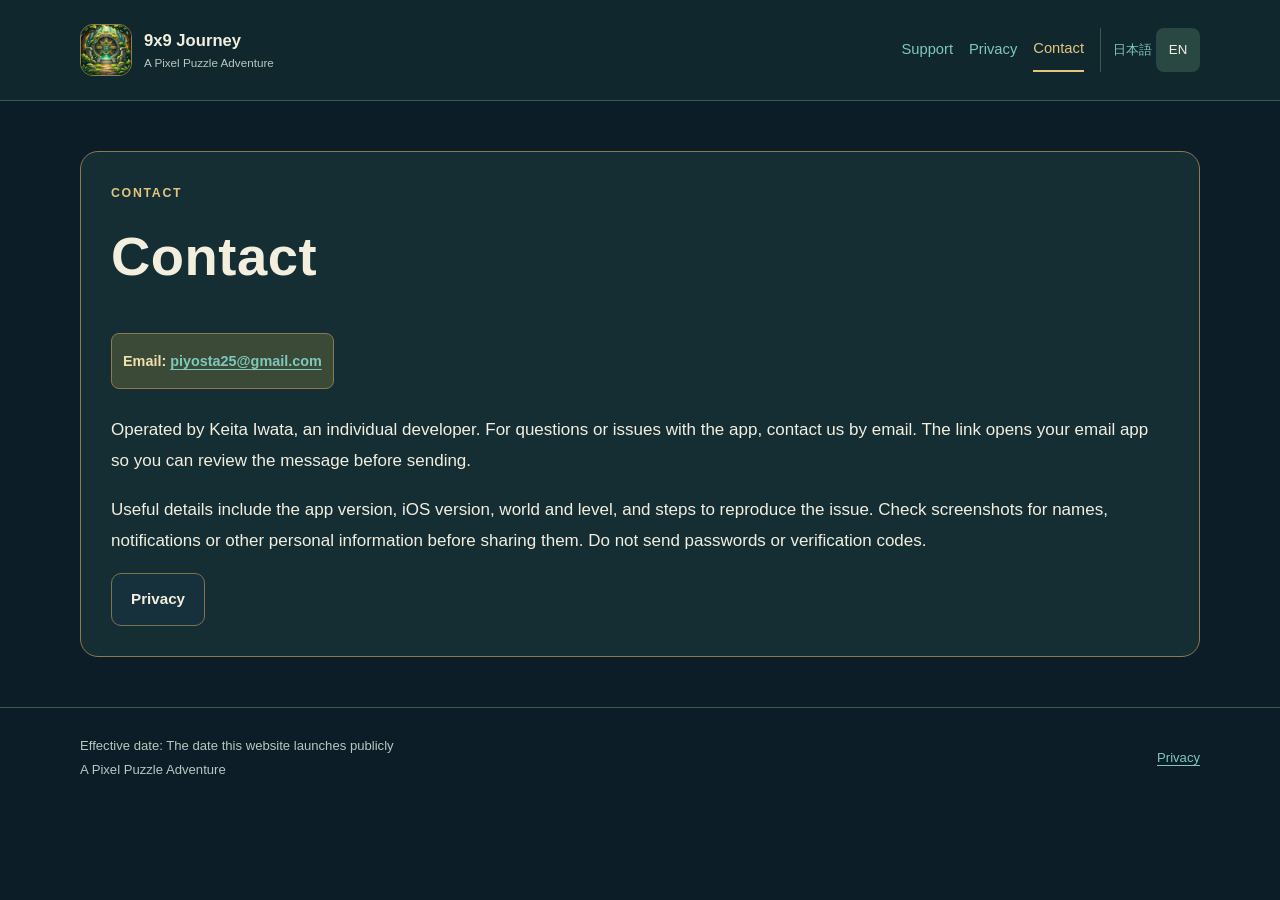
==== en/contact/index.html @ 3cb2b5d9 "Prepare bilingual support and privacy website for publication review" ====
<!doctype html>
<html lang="en"><head><meta charset="utf-8"><meta name="viewport" content="width=device-width, initial-scale=1"><meta name="robots" content="index,follow"><meta name="referrer" content="no-referrer"><meta http-equiv="Content-Security-Policy" content="default-src 'none'; style-src 'self'; img-src 'self'; font-src 'self'; script-src 'none'; connect-src 'none'; base-uri 'none'; form-action 'none'; object-src 'none'"><title>Contact | 9x9 Journey</title><meta name="description" content="Operated by Keita Iwata, an individual developer. For questions or issues with the app, contact us by email. The link opens your email app so you can review the message before sending."><link rel="icon" href="../../assets/app-icon.png" type="image/png"><link rel="stylesheet" href="../../assets/styles.css"></head><body><a class="skip" href="#main">Skip to content</a><header class="site-header"><div class="wrap header-inner"><a class="brand" href="../support/index.html"><img src="../../assets/app-icon.png" width="52" height="52" alt=""><span><strong>9x9 Journey</strong><small>A Pixel Puzzle Adventure</small></span></a><nav class="top-nav" aria-label="Pages and languages"><a href="../support/index.html">Support</a><a href="../privacy/index.html">Privacy</a><a href="../contact/index.html" aria-current="page">Contact</a><span class="languages"><a lang="ja" hreflang="ja" href="../../ja/contact/index.html">日本語</a><a lang="en" hreflang="en" href="../../en/contact/index.html" aria-current="page">EN</a></span></nav></div></header><main id="main" class="wrap section"><div class="contact-panel"><p class="eyebrow">CONTACT</p><h1>Contact</h1><p class="status-pill">Email: <a class="email-link" href="mailto:piyosta25@gmail.com">piyosta25@gmail.com</a></p><p>Operated by Keita Iwata, an individual developer. For questions or issues with the app, contact us by email. The link opens your email app so you can review the message before sending.</p><p>Useful details include the app version, iOS version, world and level, and steps to reproduce the issue. Check screenshots for names, notifications or other personal information before sharing them. Do not send passwords or verification codes.</p><a class="button secondary" href="../privacy/index.html">Privacy</a></div></main><footer class="site-footer"><div class="wrap footer-inner"><div><p>Effective date: The date this website launches publicly</p><p>A Pixel Puzzle Adventure</p></div><a href="../privacy/index.html">Privacy</a></div></footer></body></html>
---- assets/styles.css ----
:root{color-scheme:dark;--bg:#0d1d27;--panel:#142e33;--panel-deep:#112730;--ink:#f3efdf;--muted:#b7c8c1;--gold:#e3c580;--teal:#7dc9bd;--line:#395952;--radius:18px;font-family:-apple-system,BlinkMacSystemFont,"Hiragino Kaku Gothic ProN","Yu Gothic",Meiryo,sans-serif}
*{box-sizing:border-box}html{scroll-padding-top:2rem}body{margin:0;background:var(--bg);color:var(--ink);font-size:17px;line-height:1.85}a{color:var(--teal);text-underline-offset:.22em}a:hover{color:var(--gold)}a:focus-visible,summary:focus-visible{outline:3px solid var(--gold);outline-offset:5px;border-radius:4px}img{max-width:100%;height:auto}p{margin:.6em 0 1em}h1,h2,h3{line-height:1.45;letter-spacing:.01em;overflow-wrap:anywhere}h1{font-size:clamp(2rem,4.5vw,3.4rem);margin:.25em 0 .5em;font-weight:750}h2{font-size:1.65rem;margin:0 0 1rem}h3{font-size:1.18rem;margin:.4em 0 .6em}ul{padding-left:1.35em}li{margin:.4em 0}.wrap{width:min(1120px,calc(100% - 48px));margin-inline:auto}.skip{position:absolute;top:-100px;left:16px;z-index:20;padding:10px;background:var(--gold);color:#142a2b}.skip:focus{top:8px}.preview-banner{background:#243f3c;border-bottom:1px solid #547060;color:#e6d6a5;font-size:.85rem;padding:10px 0}.site-header{border-bottom:1px solid var(--line);background:#10272e}.header-inner{display:flex;align-items:center;justify-content:space-between;gap:22px;min-height:100px;padding-block:15px}.brand{display:flex;align-items:center;gap:12px;text-decoration:none;color:var(--ink);min-width:0}.brand img{width:52px;height:52px;border-radius:13px;border:1px solid #947c49;flex:none}.brand strong{display:block;font-size:1.04rem;line-height:1.5;font-weight:650}.brand small{display:block;font-size:.73rem;color:var(--muted);line-height:1.5}.top-nav{display:flex;align-items:center;gap:16px;flex:none}.top-nav>a{display:inline-flex;align-items:center;min-height:44px;text-decoration:none;font-size:.92rem;white-space:nowrap}.top-nav>a[aria-current=page]{color:var(--gold);border-bottom:2px solid var(--gold)}.languages{display:flex;gap:2px;border-left:1px solid var(--line);padding-left:9px}.languages a{display:inline-flex;align-items:center;justify-content:center;min-width:44px;min-height:44px;font-size:.83rem;text-decoration:none}.languages [aria-current=page]{color:var(--ink);background:#294842;border-radius:8px}.eyebrow{font-size:.77rem;font-weight:650;letter-spacing:.14em;color:var(--gold);margin:0 0 .8rem}.muted{color:var(--muted)}.hero{background:linear-gradient(145deg,#183e37,#10262e 74%);border-bottom:1px solid var(--line)}.hero-inner{display:grid;grid-template-columns:minmax(0,1fr) 280px;gap:58px;align-items:center;padding-block:64px}.hero p.lead{max-width:48em;color:#d1ded4;font-size:1.08rem}.hero-art{display:grid;place-items:center;padding:20px}.hero-art img{width:240px;border-radius:38px;box-shadow:0 0 0 1px #aa8c50,0 18px 50px #0005}.actions{display:flex;flex-wrap:wrap;gap:12px;margin-top:26px}.button{display:inline-flex;align-items:center;justify-content:center;padding:11px 19px;min-height:48px;border:1px solid #6a9c89;border-radius:10px;text-decoration:none;font-size:.95rem;font-weight:650;background:#26594c;color:var(--ink)}.button:hover{background:#336a5c;color:var(--ink)}.button.secondary{background:#17313c;border-color:#7c744e}.stats{display:grid;grid-template-columns:1fr 1fr 1.3fr;gap:0;margin:0;padding-block:27px}.stats>div{padding:0 25px;border-right:1px solid var(--line)}.stats>div:first-child{padding-left:0}.stats>div:last-child{border:0}.stats dt{font-size:1.8rem;line-height:1.3;color:var(--gold);font-weight:700}.stats dd{font-size:.86rem;margin:7px 0 0;color:var(--muted)}.section{padding-block:50px}.features{display:grid;grid-template-columns:repeat(3,minmax(0,1fr));gap:26px}.feature{border-top:2px solid #5d8266;padding-top:19px}.feature p{font-size:.95rem;color:var(--muted);margin-bottom:0}.feature .tag{font-size:.7rem;letter-spacing:.1em;color:var(--gold)}.faq-section{background:#10252d;border-top:1px solid #28443f;border-bottom:1px solid #28443f}.section-heading{display:flex;gap:20px;align-items:baseline;justify-content:space-between;margin-bottom:20px}.section-heading h2{margin:0}.faq-list{max-width:900px}.faq-list details{border-bottom:1px solid var(--line);padding:6px 0}.faq-list summary{display:flex;align-items:center;justify-content:space-between;gap:18px;min-height:60px;list-style:none;cursor:pointer;font-size:1rem;font-weight:600;padding:12px 4px}.faq-list summary::-webkit-details-marker{display:none}.faq-list summary::after{content:"＋";font-size:1.1rem;color:var(--gold);flex:none}.faq-list details[open] summary::after{content:"−"}.answer{padding:0 34px 10px 4px;color:#c9d7d0;font-size:.96rem}.contact-panel{border:1px solid #8b7950;border-radius:var(--radius);background:var(--panel);padding:30px}.status-pill{display:inline-block;color:#efe0b0;background:#3b4937;border:1px solid #8b7950;border-radius:8px;padding:5px 11px;font-size:.9rem;font-weight:600}.contact-panel p:last-child{margin-bottom:0}.privacy-callout{display:grid;grid-template-columns:minmax(0,1fr) auto;align-items:center;gap:30px;border-top:1px solid var(--line);margin-top:34px;padding-top:28px}.privacy-callout h2{font-size:1.25rem;margin-bottom:8px}.privacy-callout p{margin:0;color:var(--muted);font-size:.95rem}.site-footer{border-top:1px solid var(--line);padding-block:26px;font-size:.82rem;color:var(--muted)}.footer-inner{display:flex;flex-wrap:wrap;justify-content:space-between;gap:12px}.footer-inner a{min-height:44px;display:inline-flex;align-items:center}.footer-inner p{margin:0}.policy-hero{padding-block:48px 32px}.policy-hero p.lead{max-width:790px;color:#c9d8d0}.meta-list{display:grid;grid-template-columns:repeat(2,minmax(0,1fr));gap:15px 30px;margin:28px 0 0;padding:22px;border:1px solid var(--line);border-radius:var(--radius);background:#102830}.meta-list dt{font-size:.8rem;color:var(--gold)}.meta-list dd{margin:4px 0 0;font-size:.95rem;overflow-wrap:anywhere}.policy-layout{display:grid;grid-template-columns:235px minmax(0,1fr);align-items:start;gap:55px;padding-block:24px 58px}.toc{position:sticky;top:24px;border-left:2px solid #75805a;padding-left:16px;font-size:.86rem}.toc h2{font-size:1rem;color:var(--gold)}.toc ol{padding-left:1.25em;margin:0}.toc li{margin:.4em 0}.toc a{display:inline-block;padding-block:3px;color:var(--muted);text-decoration:none}.toc a:hover{text-decoration:underline;color:var(--teal)}.policy-article{max-width:760px;min-width:0}.policy-article section{padding-bottom:20px;margin-bottom:30px;border-bottom:1px solid #2e4844}.policy-article h2{font-size:1.35rem;color:#e6cd94}.policy-article p{font-size:1rem;color:#d2ddd7;overflow-wrap:anywhere}.pending-box{background:#273c34;border:1px solid #8b7950;border-radius:var(--radius);padding:24px}.pending-box h2{font-size:1.25rem;color:var(--gold)}.pending-box li{font-size:.94rem;color:#e0e3d3}.locale-home{min-height:75vh;padding-block:58px}.locale-brand{display:flex;align-items:center;gap:22px;margin-bottom:35px}.locale-brand img{width:110px;border-radius:24px}.locale-brand h1{font-size:clamp(1.6rem,4vw,2.5rem);margin:0}.locale-grid{display:grid;grid-template-columns:repeat(2,minmax(0,1fr));gap:24px}.locale-card{display:block;background:var(--panel);padding:28px;border-radius:var(--radius);border:1px solid var(--line);text-decoration:none;color:var(--ink);min-height:180px}.locale-card strong{font-size:1.7rem;color:var(--gold)}.locale-card span{display:block;margin-top:12px;color:var(--muted)}
.title-unit{display:inline-block}
.email-link{display:inline-flex;align-items:center;min-height:44px;max-width:100%;overflow-wrap:anywhere}.status-pill .email-link{font-weight:700}
@media(max-width:850px){.header-inner{flex-wrap:wrap}.top-nav{width:100%;justify-content:space-between;gap:12px}.hero-inner{grid-template-columns:minmax(0,1fr) 185px;gap:25px}.hero-art{padding:5px}.hero-art img{width:175px;border-radius:27px}.features{grid-template-columns:1fr;gap:22px}.feature{max-width:740px}.policy-layout{grid-template-columns:1fr;gap:30px}.toc{position:static}.toc ol{display:grid;grid-template-columns:repeat(2,minmax(0,1fr));gap:2px 30px}.privacy-callout{grid-template-columns:1fr;gap:18px}.privacy-callout .button{justify-self:start}}
@media(max-width:560px){body{font-size:16px}.wrap{width:calc(100% - 36px)}.preview-banner{font-size:.78rem;padding-block:8px}.header-inner{gap:9px;padding-block:12px}.brand strong{font-size:.95rem}.brand small{font-size:.68rem;max-width:245px}.brand img{width:46px;height:46px}.top-nav{gap:8px}.top-nav>a{font-size:.88rem}.languages{padding-left:5px}.hero-inner{grid-template-columns:1fr;padding-block:35px 25px;gap:19px}.hero-art{justify-content:start;padding:0}.hero-art img{width:126px;border-radius:22px}.hero h1{font-size:2rem}.hero p.lead{font-size:1rem}.actions{margin-top:20px;gap:9px}.button{padding-inline:14px;font-size:.9rem}.stats{padding-block:23px}.stats>div{padding-inline:12px}.stats dt{font-size:1.4rem}.stats>div:last-child dt{font-size:1.04rem;padding-top:4px}.stats dd{font-size:.75rem}.section{padding-block:35px}h2{font-size:1.4rem}.contact-panel{padding:21px}.faq-list summary{font-size:.96rem}.answer{padding-right:5px}.footer-inner{display:block}.policy-hero{padding-block:32px 20px}.policy-hero h1{font-size:1.9rem}.meta-list{grid-template-columns:1fr;padding:19px;gap:16px}.policy-layout{padding-top:18px;gap:30px}.toc ol{display:block}.toc a{padding-block:6px}.policy-article h2{font-size:1.2rem}.policy-article p{font-size:1rem}.pending-box{padding:20px}.locale-grid{grid-template-columns:1fr}.locale-brand{align-items:start;gap:15px}.locale-brand img{width:70px;border-radius:16px}.locale-home{padding-block:35px}}
/* Keep all navigation targets inside narrow phone widths. */
@media(max-width:560px){.top-nav{flex-wrap:wrap;column-gap:6px}.languages{margin-left:auto}}
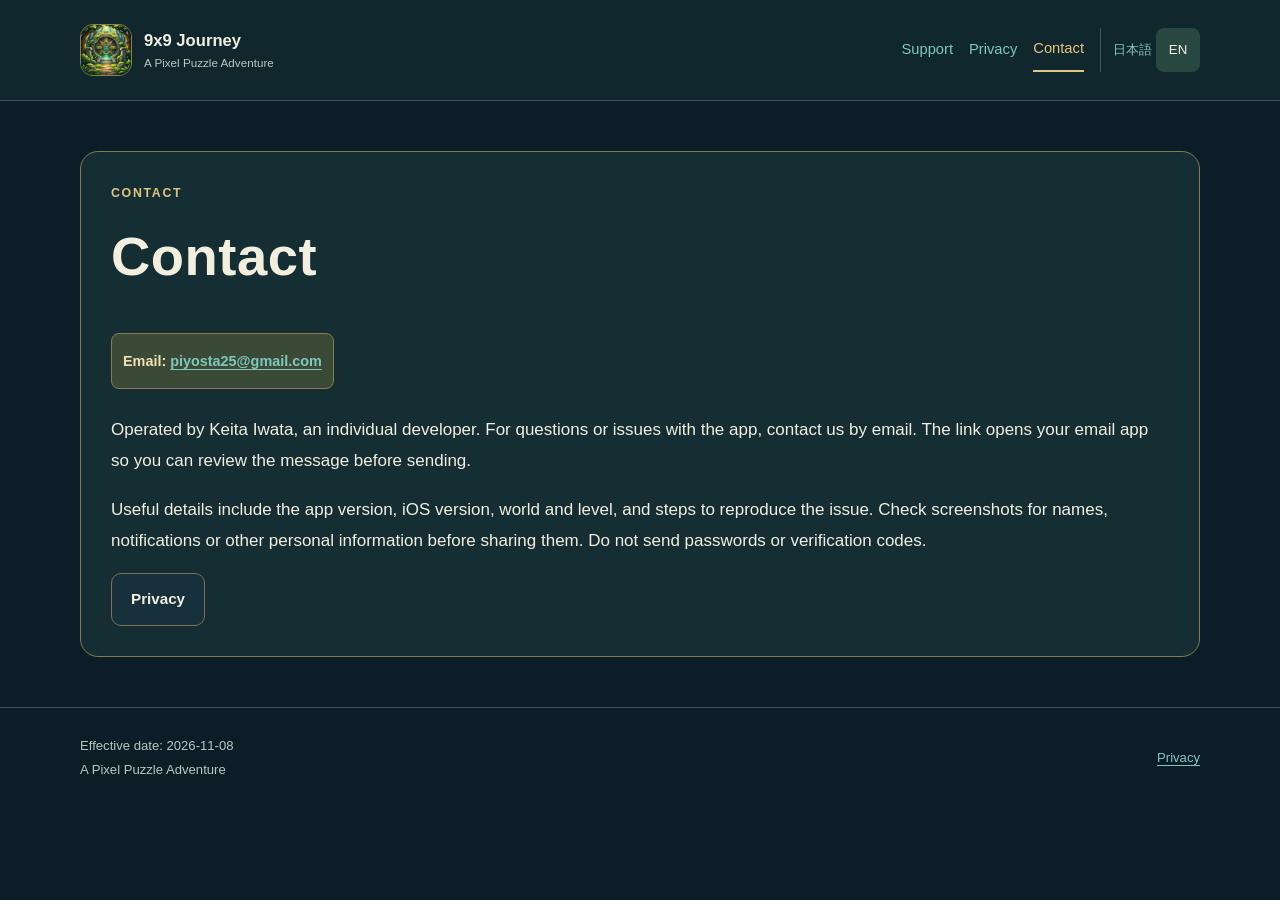
==== commit 491e404b: "Prepare dated publication review for approved bilingual policy" ====
--- a/en/contact/index.html
+++ b/en/contact/index.html
@@ -1,2 +1,2 @@
 <!doctype html>
-<html lang="en"><head><meta charset="utf-8"><meta name="viewport" content="width=device-width, initial-scale=1"><meta name="robots" content="index,follow"><meta name="referrer" content="no-referrer"><meta http-equiv="Content-Security-Policy" content="default-src 'none'; style-src 'self'; img-src 'self'; font-src 'self'; script-src 'none'; connect-src 'none'; base-uri 'none'; form-action 'none'; object-src 'none'"><title>Contact | 9x9 Journey</title><meta name="description" content="Operated by Keita Iwata, an individual developer. For questions or issues with the app, contact us by email. The link opens your email app so you can review the message before sending."><link rel="icon" href="../../assets/app-icon.png" type="image/png"><link rel="stylesheet" href="../../assets/styles.css"></head><body><a class="skip" href="#main">Skip to content</a><header class="site-header"><div class="wrap header-inner"><a class="brand" href="../support/index.html"><img src="../../assets/app-icon.png" width="52" height="52" alt=""><span><strong>9x9 Journey</strong><small>A Pixel Puzzle Adventure</small></span></a><nav class="top-nav" aria-label="Pages and languages"><a href="../support/index.html">Support</a><a href="../privacy/index.html">Privacy</a><a href="../contact/index.html" aria-current="page">Contact</a><span class="languages"><a lang="ja" hreflang="ja" href="../../ja/contact/index.html">日本語</a><a lang="en" hreflang="en" href="../../en/contact/index.html" aria-current="page">EN</a></span></nav></div></header><main id="main" class="wrap section"><div class="contact-panel"><p class="eyebrow">CONTACT</p><h1>Contact</h1><p class="status-pill">Email: <a class="email-link" href="mailto:piyosta25@gmail.com">piyosta25@gmail.com</a></p><p>Operated by Keita Iwata, an individual developer. For questions or issues with the app, contact us by email. The link opens your email app so you can review the message before sending.</p><p>Useful details include the app version, iOS version, world and level, and steps to reproduce the issue. Check screenshots for names, notifications or other personal information before sharing them. Do not send passwords or verification codes.</p><a class="button secondary" href="../privacy/index.html">Privacy</a></div></main><footer class="site-footer"><div class="wrap footer-inner"><div><p>Effective date: The date this website launches publicly</p><p>A Pixel Puzzle Adventure</p></div><a href="../privacy/index.html">Privacy</a></div></footer></body></html>+<html lang="en"><head><meta charset="utf-8"><meta name="viewport" content="width=device-width, initial-scale=1"><meta name="robots" content="index,follow"><meta name="referrer" content="no-referrer"><meta http-equiv="Content-Security-Policy" content="default-src 'none'; style-src 'self'; img-src 'self'; font-src 'self'; script-src 'none'; connect-src 'none'; base-uri 'none'; form-action 'none'; object-src 'none'"><title>Contact | 9x9 Journey</title><meta name="description" content="Operated by Keita Iwata, an individual developer. For questions or issues with the app, contact us by email. The link opens your email app so you can review the message before sending."><link rel="icon" href="../../assets/app-icon.png" type="image/png"><link rel="stylesheet" href="../../assets/styles.css"></head><body><a class="skip" href="#main">Skip to content</a><header class="site-header"><div class="wrap header-inner"><a class="brand" href="../support/index.html"><img src="../../assets/app-icon.png" width="52" height="52" alt=""><span><strong>9x9 Journey</strong><small>A Pixel Puzzle Adventure</small></span></a><nav class="top-nav" aria-label="Pages and languages"><a href="../support/index.html">Support</a><a href="../privacy/index.html">Privacy</a><a href="../contact/index.html" aria-current="page">Contact</a><span class="languages"><a lang="ja" hreflang="ja" href="../../ja/contact/index.html">日本語</a><a lang="en" hreflang="en" href="../../en/contact/index.html" aria-current="page">EN</a></span></nav></div></header><main id="main" class="wrap section"><div class="contact-panel"><p class="eyebrow">CONTACT</p><h1>Contact</h1><p class="status-pill">Email: <a class="email-link" href="mailto:piyosta25@gmail.com">piyosta25@gmail.com</a></p><p>Operated by Keita Iwata, an individual developer. For questions or issues with the app, contact us by email. The link opens your email app so you can review the message before sending.</p><p>Useful details include the app version, iOS version, world and level, and steps to reproduce the issue. Check screenshots for names, notifications or other personal information before sharing them. Do not send passwords or verification codes.</p><a class="button secondary" href="../privacy/index.html">Privacy</a></div></main><footer class="site-footer"><div class="wrap footer-inner"><div><p>Effective date: 2026-11-08</p><p>A Pixel Puzzle Adventure</p></div><a href="../privacy/index.html">Privacy</a></div></footer></body></html>
